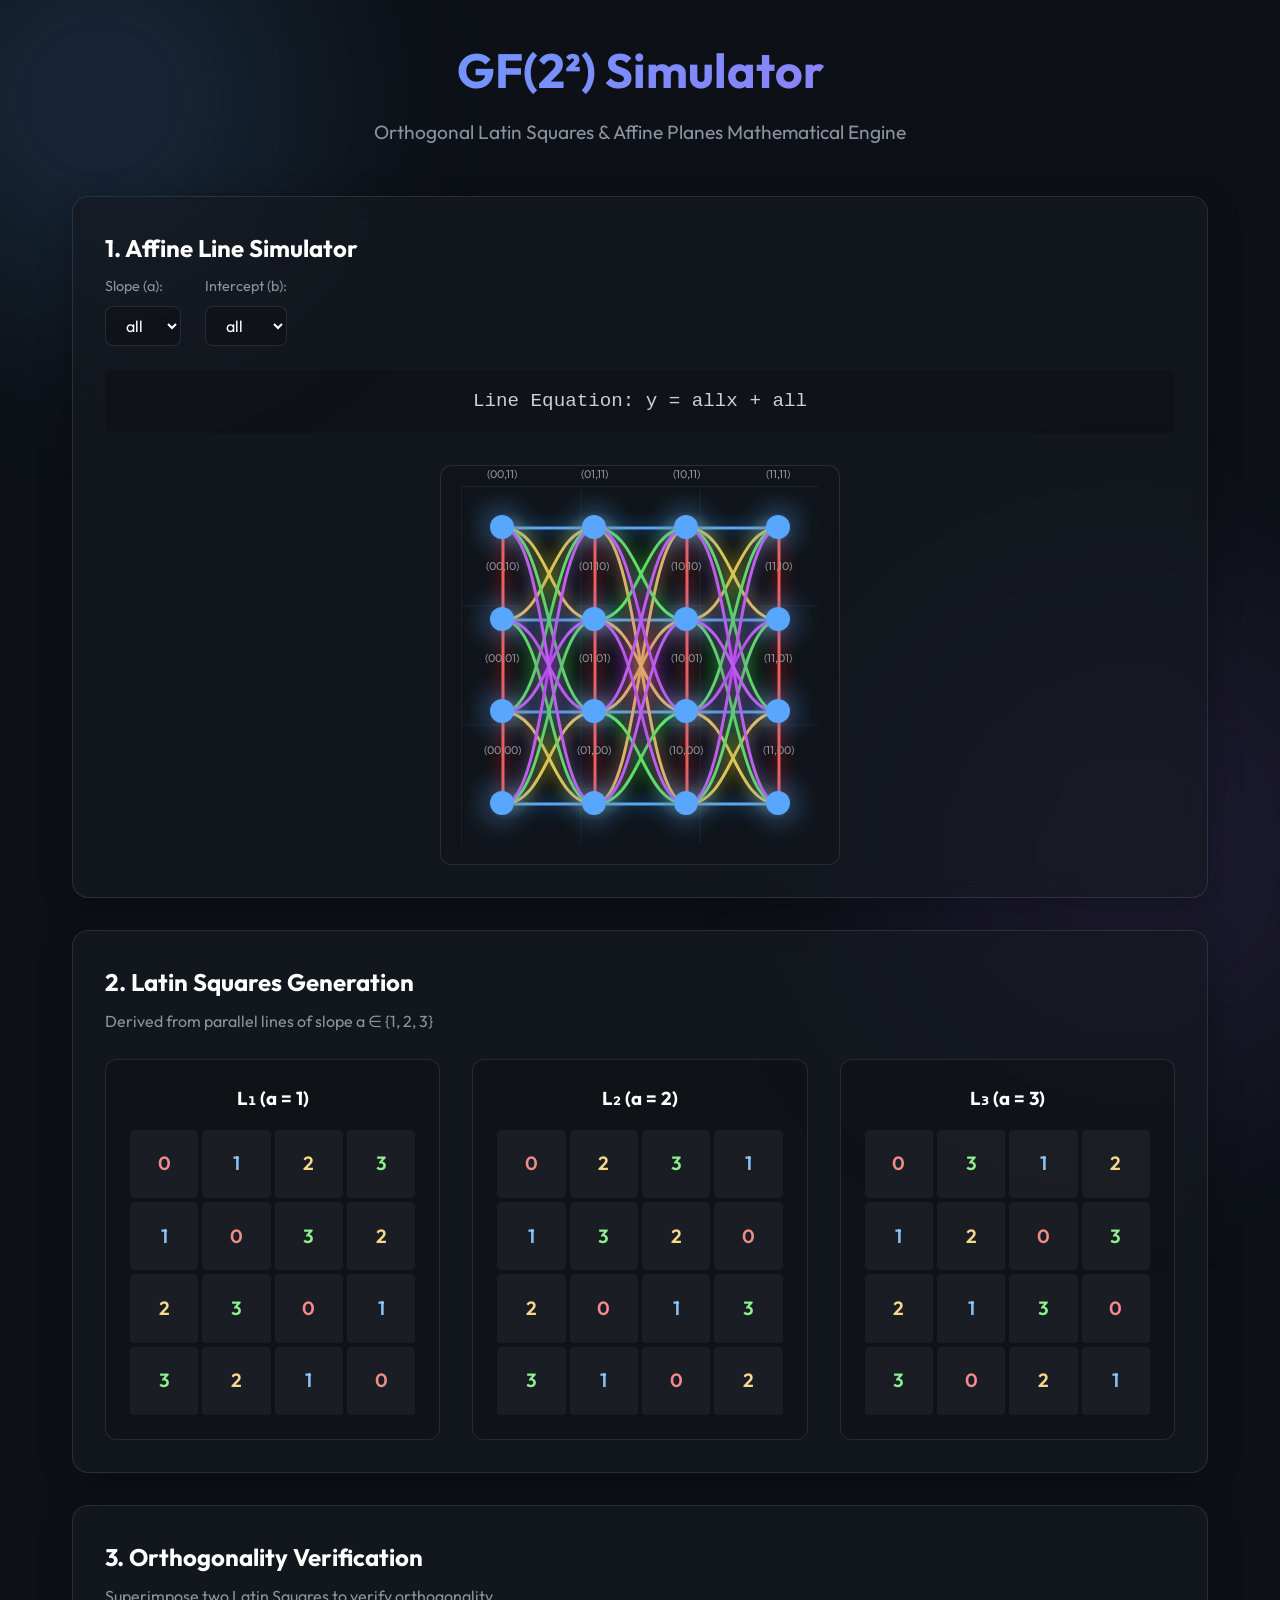
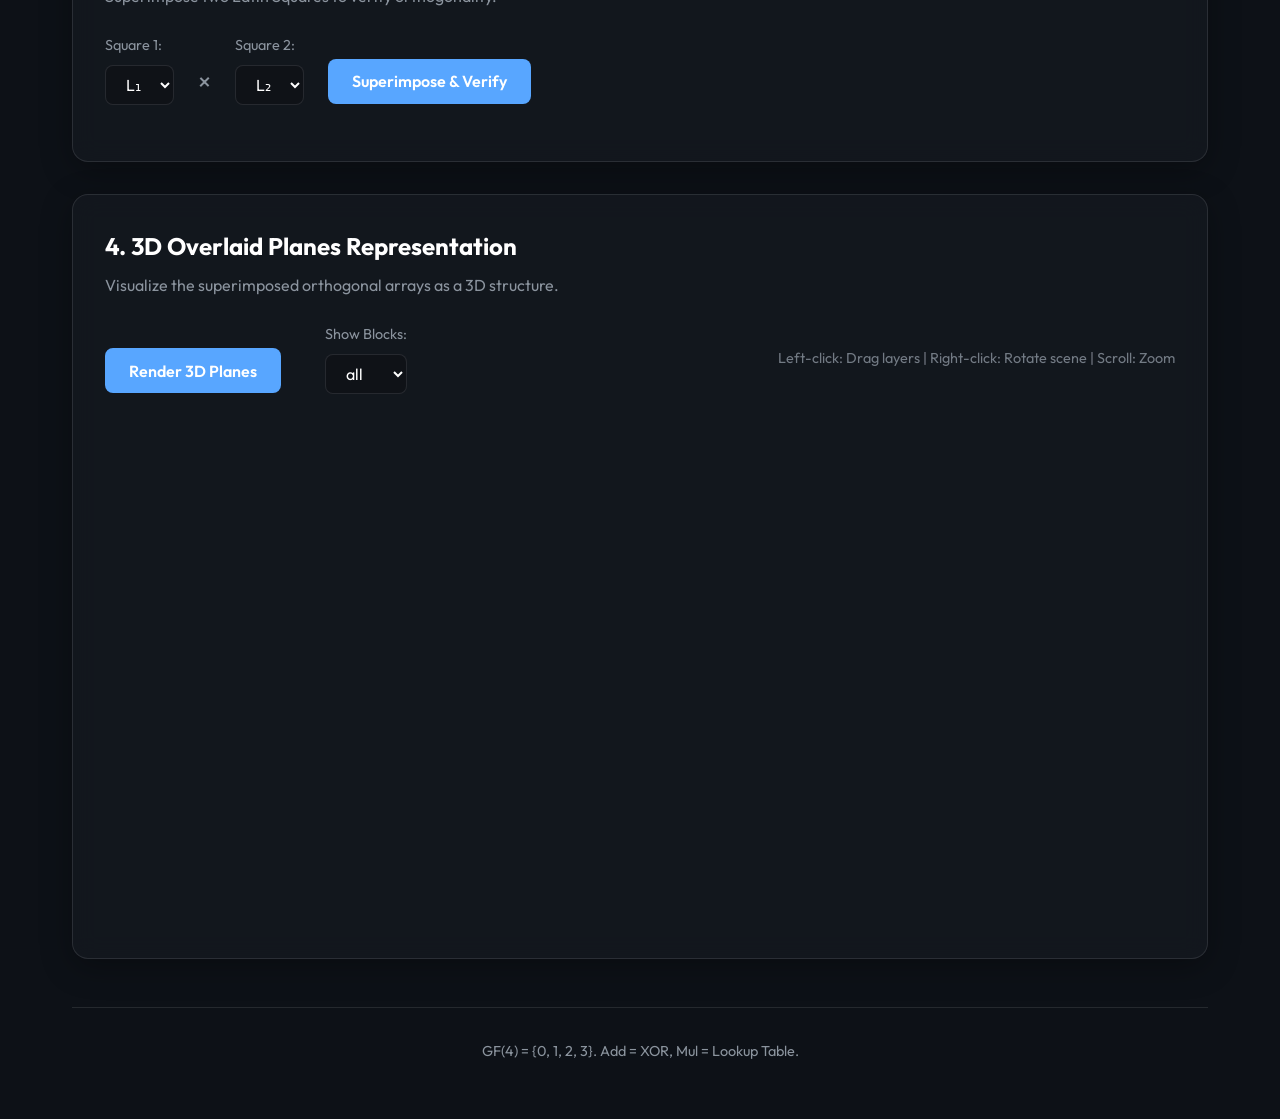
==== Orthogonal Latin Squares vs. Affine Planes/index.html @ 2cb54c42 "第一版" ====
<!DOCTYPE html>
<html lang="en">
<head>
    <meta charset="UTF-8">
    <meta name="viewport" content="width=device-width, initial-scale=1.0">
    <title>GF(4) Affine Plane & Latin Squares Simulator</title>
    <link href="https://fonts.googleapis.com/css2?family=Outfit:wght@300;400;600;700&display=swap" rel="stylesheet">
    <link rel="stylesheet" href="style.css">
</head>
<body>
    <div class="bg-shape shape-1"></div>
    <div class="bg-shape shape-2"></div>
    
    <div class="container">
        <header>
            <h1>GF(2&sup2;) Simulator</h1>
            <p>Orthogonal Latin Squares & Affine Planes Mathematical Engine</p>
        </header>

        <main>
            <!-- Affine Plane Control Panel -->
            <section class="panel glass-panel">
                <h2>1. Affine Line Simulator</h2>
                <div class="controls">
                    <div class="control-group">
                        <label for="slope">Slope (a):</label>
                        <select id="slope">
                            <option value="all">all</option>
                            <option value="0">00</option>
                            <option value="1">01</option>
                            <option value="2">10</option>
                            <option value="3">11</option>
                            <option value="inf">&infin;</option>
                        </select>
                    </div>
                    <div class="control-group">
                        <label for="intercept">Intercept (b):</label>
                        <select id="intercept">
                            <option value="all">all</option>
                            <option value="0">00</option>
                            <option value="1">01</option>
                            <option value="2">10</option>
                            <option value="3">11</option>
                        </select>
                    </div>
                </div>
                <div class="equation-display">
                    Line Equation: <span>y = <span id="eq-a">00</span>x + <span id="eq-b">00</span></span>
                </div>
                <!-- Interactive Grid -->
                <div class="grid-container" id="affine-grid">
                    <!-- Points generated by JS -->
                </div>
            </section>

            <!-- Latin Squares Generated -->
            <section class="panel glass-panel">
                <h2>2. Latin Squares Generation</h2>
                <p>Derived from parallel lines of slope a &isin; {1, 2, 3}</p>
                <div class="latin-squares-container">
                    <div class="latin-square-wrapper" id="ls-1">
                        <h3>L&#x2081; (a = 1)</h3>
                        <div class="matrix-grid"></div>
                    </div>
                    <div class="latin-square-wrapper" id="ls-2">
                        <h3>L&#x2082; (a = 2)</h3>
                        <div class="matrix-grid"></div>
                    </div>
                    <div class="latin-square-wrapper" id="ls-3">
                        <h3>L&#x2083; (a = 3)</h3>
                        <div class="matrix-grid"></div>
                    </div>
                </div>
            </section>

            <!-- Superimposition Verifier -->
            <section class="panel glass-panel">
                <h2>3. Orthogonality Verification</h2>
                <p>Superimpose two Latin Squares to verify orthogonality.</p>
                
                <div class="controls">
                    <div class="control-group">
                        <label for="sq1">Square 1:</label>
                        <select id="sq1">
                            <option value="1">L&#x2081;</option>
                            <option value="2">L&#x2082;</option>
                            <option value="3">L&#x2083;</option>
                        </select>
                    </div>
                    <span class="cross-icon">&times;</span>
                    <div class="control-group">
                        <label for="sq2">Square 2:</label>
                        <select id="sq2">
                            <option value="1">L&#x2081;</option>
                            <option value="2" selected>L&#x2082;</option>
                            <option value="3">L&#x2083;</option>
                        </select>
                    </div>
                    <button id="verify-btn" class="primary-btn">Superimpose & Verify</button>
                </div>

                <div class="superposition-display hidden" id="superposition-result">
                    <div class="matrix-grid large-grid" id="super-matrix"></div>
                    <div class="verification-status" id="verify-status">
                        <!-- Status message goes here -->
                    </div>
                </div>
            </section>

            <!-- 3D Overlaid Planes Representation -->
            <section class="panel glass-panel">
                <h2>4. 3D Overlaid Planes Representation</h2>
                <p>Visualize the superimposed orthogonal arrays as a 3D structure.</p>
                <div class="cube-controls controls">
                    <button id="render-3d-btn" class="primary-btn">Render 3D Planes</button>
                    
                    <div class="control-group" style="margin-left: 20px;">
                        <label for="cube-val-filter">Show Blocks:</label>
                        <select id="cube-val-filter">
                            <option value="all">all</option>
                            <option value="0">00</option>
                            <option value="1">01</option>
                            <option value="2">10</option>
                            <option value="3">11</option>
                        </select>
                    </div>

                    <div class="control-group" style="flex-direction: row; align-items: center; margin-left: auto;">
                        <span class="drag-hint">Left-click: Drag layers | Right-click: Rotate scene | Scroll: Zoom</span>
                    </div>
                </div>
                <div class="cube-container hidden" id="cube-wrapper">
                    <div class="scene" id="cube-scene">
                        <!-- 3D layer planes generated by JS -->
                    </div>
                </div>
                
                <!-- Popup to show tuple data on click -->
                <div id="tuple-popup" class="hidden">
                    <h4>Coordinate (x, y, z)</h4>
                    <p id="tuple-data">H&#x2081;, H&#x2082;, H&#x2083;: (00, 00, 00)</p>
                </div>
            </section>
        </main>
        
        <footer>
            <p>GF(4) = {0, 1, 2, 3}. Add = XOR, Mul = Lookup Table.</p>
        </footer>
    </div>

    <script src="app.js"></script>
</body>
</html>
---- Orthogonal Latin Squares vs. Affine Planes/style.css ----
:root {
    --bg-color: #0d1117;
    --panel-bg: rgba(22, 27, 34, 0.7);
    --border-color: rgba(255, 255, 255, 0.1);
    --text-primary: #c9d1d9;
    --text-secondary: #8b949e;
    --accent-color: #58a6ff;
    --accent-hover: #3182ce;
    --success-color: #2ea043;
    --error-color: #f85149;
    --point-color: rgba(255, 255, 255, 0.2);
    --point-active: #58a6ff;

    font-family: 'Outfit', sans-serif;
}

* {
    box-sizing: border-box;
    margin: 0;
    padding: 0;
}

body {
    background-color: var(--bg-color);
    color: var(--text-primary);
    min-height: 100vh;
    overflow-x: hidden;
    position: relative;
    line-height: 1.6;
}

/* Dynamic background objects */
.bg-shape {
    position: fixed;
    border-radius: 50%;
    filter: blur(100px);
    z-index: -1;
    animation: drift 20s infinite alternate;
}

.shape-1 {
    width: 400px;
    height: 400px;
    background: rgba(88, 166, 255, 0.15);
    top: -100px;
    left: -100px;
}

.shape-2 {
    width: 500px;
    height: 500px;
    background: rgba(163, 113, 247, 0.1);
    bottom: -200px;
    right: -100px;
}

@keyframes drift {
    0% {
        transform: translate(0, 0);
    }

    100% {
        transform: translate(50px, 50px);
    }
}

.container {
    max-width: 1200px;
    margin: 0 auto;
    padding: 2rem;
}

header {
    text-align: center;
    margin-bottom: 3rem;
}

header h1 {
    font-size: 3rem;
    font-weight: 700;
    background: linear-gradient(135deg, #58a6ff, #a371f7);
    -webkit-background-clip: text;
    -webkit-text-fill-color: transparent;
    margin-bottom: 0.5rem;
}

header p {
    color: var(--text-secondary);
    font-size: 1.2rem;
}

main {
    display: grid;
    grid-template-columns: 1fr;
    gap: 2rem;
}

.panel {
    border-radius: 16px;
    padding: 2rem;
    position: relative;
}

.glass-panel {
    background: var(--panel-bg);
    backdrop-filter: blur(12px);
    border: 1px solid var(--border-color);
    box-shadow: 0 8px 32px rgba(0, 0, 0, 0.3);
}

h2 {
    margin-bottom: 0.5rem;
    font-size: 1.5rem;
    color: #fff;
}

p {
    color: var(--text-secondary);
    margin-bottom: 1.5rem;
}

/* Controls */
.controls {
    display: flex;
    gap: 1.5rem;
    align-items: center;
    margin-bottom: 1.5rem;
}

.control-group {
    display: flex;
    flex-direction: column;
    gap: 0.5rem;
}

label {
    font-size: 0.9rem;
    color: var(--text-secondary);
}

select {
    background: rgba(0, 0, 0, 0.2);
    border: 1px solid var(--border-color);
    color: #fff;
    padding: 0.5rem 1rem;
    border-radius: 8px;
    font-family: inherit;
    font-size: 1rem;
    outline: none;
    cursor: pointer;
    transition: all 0.2s;
}

select:hover,
select:focus {
    border-color: var(--accent-color);
}

.equation-display {
    font-size: 1.2rem;
    margin-bottom: 2rem;
    padding: 1rem;
    background: rgba(0, 0, 0, 0.2);
    border-radius: 8px;
    text-align: center;
    font-family: monospace;
}

/* Coordinate Grid */
.grid-container {
    display: grid;
    grid-template-columns: repeat(4, 1fr);
    grid-template-rows: repeat(4, 1fr);
    gap: 10px;
    width: 100%;
    max-width: 400px;
    aspect-ratio: 1;
    margin: 0 auto;
    position: relative;
    padding: 20px;
    background: rgba(0, 0, 0, 0.1);
    border-radius: 12px;
    border: 1px solid var(--border-color);
}

/* The grid visual lines */
.grid-container::before {
    content: '';
    position: absolute;
    top: 20px;
    bottom: 20px;
    left: 20px;
    right: 20px;
    background-image:
        linear-gradient(to right, rgba(255, 255, 255, 0.05) 1px, transparent 1px),
        linear-gradient(to bottom, rgba(255, 255, 255, 0.05) 1px, transparent 1px);
    background-size: 33.33% 33.33%;
    z-index: 0;
}

.grid-point {
    position: relative;
    z-index: 1;
    display: flex;
    justify-content: center;
    align-items: center;
}

.point-dot {
    width: 12px;
    height: 12px;
    background-color: var(--point-color);
    border-radius: 50%;
    transition: all 0.3s cubic-bezier(0.175, 0.885, 0.32, 1.275);
}

.point-dot.active {
    background-color: var(--accent-color);
    transform: scale(2);
    box-shadow: 0 0 15px var(--accent-color);
}

.point-coord {
    position: absolute;
    top: -20px;
    font-size: 0.7rem;
    color: var(--text-secondary);
    opacity: 0;
    transition: opacity 0.2s;
}

.point-dot.active+.point-coord {
    opacity: 1;
}

#affine-lines-svg {
    position: absolute;
    top: 0;
    left: 0;
    width: 100%;
    height: 100%;
    pointer-events: none;
    z-index: 0;
}

.affine-curve {
    fill: none;
    stroke: var(--accent-color);
    stroke-width: 3;
    stroke-linecap: round;
    stroke-linejoin: round;
    filter: drop-shadow(0 0 8px var(--accent-color));
    stroke-dasharray: 3000;
    stroke-dashoffset: 3000;
    animation: drawCurve 1s ease-out forwards;
}

@keyframes drawCurve {
    to {
        stroke-dashoffset: 0;
    }
}

/* Latin Squares Layout */
.latin-squares-container {
    display: flex;
    flex-wrap: wrap;
    gap: 2rem;
    justify-content: space-between;
}

.latin-square-wrapper {
    flex: 1;
    min-width: 200px;
    background: rgba(0, 0, 0, 0.2);
    padding: 1.5rem;
    border-radius: 12px;
    border: 1px solid var(--border-color);
}

.latin-square-wrapper h3 {
    text-align: center;
    margin-bottom: 1rem;
    color: #fff;
}

.matrix-grid {
    display: grid;
    grid-template-columns: repeat(4, 1fr);
    gap: 4px;
    margin: 0 auto;
}

.matrix-cell {
    background: rgba(255, 255, 255, 0.05);
    aspect-ratio: 1;
    display: flex;
    justify-content: center;
    align-items: center;
    font-weight: 600;
    font-size: 1.2rem;
    border-radius: 4px;
    color: var(--text-primary);
    transition: all 0.2s;
}

.matrix-cell:hover {
    background: rgba(255, 255, 255, 0.1);
    transform: scale(1.05);
}

/* Verifier styling */
.primary-btn {
    background: var(--accent-color);
    color: #fff;
    border: none;
    padding: 0.8rem 1.5rem;
    border-radius: 8px;
    font-family: inherit;
    font-weight: 600;
    font-size: 1rem;
    cursor: pointer;
    transition: all 0.2s;
    margin-top: 1.5rem;
}

.primary-btn:hover {
    background: var(--accent-hover);
    transform: translateY(-2px);
    box-shadow: 0 4px 12px rgba(88, 166, 255, 0.3);
}

.primary-btn:active {
    transform: translateY(0);
}

.cross-icon {
    font-size: 1.5rem;
    color: var(--text-secondary);
    margin-top: 1.5rem;
}

.superposition-display {
    margin-top: 2rem;
    animation: fadeIn 0.5s ease-out;
}

.large-grid {
    max-width: 500px;
    gap: 8px;
}

.large-grid .matrix-cell {
    font-size: 1rem;
    letter-spacing: 2px;
}

.verification-status {
    margin-top: 2rem;
    padding: 1.5rem;
    border-radius: 8px;
    text-align: center;
    font-weight: 600;
    font-size: 1.2rem;
    display: flex;
    align-items: center;
    justify-content: center;
    gap: 10px;
}

.status-success {
    background: rgba(46, 160, 67, 0.1);
    border: 1px solid var(--success-color);
    color: var(--success-color);
}

.status-error {
    background: rgba(248, 81, 73, 0.1);
    border: 1px solid var(--error-color);
    color: var(--error-color);
}

.status-icon {
    font-size: 1.5rem;
}

.hidden {
    display: none;
}

@keyframes fadeIn {
    from {
        opacity: 0;
        transform: translateY(10px);
    }

    to {
        opacity: 1;
        transform: translateY(0);
    }
}

footer {
    text-align: center;
    margin-top: 3rem;
    padding-top: 2rem;
    border-top: 1px solid var(--border-color);
    color: var(--text-secondary);
    font-size: 0.9rem;
}


/* 3D Cube Visualization */
.cube-controls {
    margin-bottom: 2rem;
}

.cube-container {
    perspective: 1200px;
    width: 100%;
    height: 500px;
    display: flex;
    justify-content: center;
    align-items: center;
    margin-top: 2rem;
    overflow: hidden;
    cursor: grab;
    user-select: none;
}

.cube-container:active {
    cursor: grabbing;
}

.scene {
    width: 300px;
    height: 300px;
    position: relative;
    transform-style: preserve-3d;
    transform: rotateX(-30deg) rotateY(-45deg);
    /* Remove transition to allow smooth mouse dragging */
}

/* 3D Layer Planes */
.layer-plane {
    position: absolute;
    width: 250px;
    height: 250px;
    left: 25px;
    top: 25px;
    background: rgba(255, 255, 255, 0.02);
    border: 1px solid rgba(255, 255, 255, 0.15);
    border-radius: 8px;
    padding: 8px;
    display: grid;
    grid-template-columns: repeat(4, 1fr);
    grid-template-rows: repeat(4, 1fr);
    gap: 8px;
    transform-style: preserve-3d;
    pointer-events: auto;
    cursor: grab;
    transition: none;
}

.layer-plane:active {
    cursor: grabbing;
}

.layer-cell {
    display: flex;
    justify-content: center;
    align-items: center;
    border-radius: 4px;
    font-weight: bold;
    font-family: monospace;
    font-size: 1.2rem;
    color: white;
    cursor: pointer;
    box-shadow: inset 0 0 10px rgba(0, 0, 0, 0.5), 0 4px 6px rgba(0, 0, 0, 0.3);
    transition: transform 0.2s, filter 0.2s;
    pointer-events: auto;
}

.layer-cell:hover {
    filter: brightness(1.5);
    transform: translateZ(15px) scale(1.05);
}

.layer-label {
    position: absolute;
    top: -30px;
    left: 0;
    color: #fff;
    font-weight: bold;
    font-size: 1.2rem;
    text-shadow: 0 2px 4px rgba(0, 0, 0, 0.8);
    pointer-events: none;
}

/* Popup Tuple Display */
#tuple-popup {
    margin-top: 1rem;
    padding: 1rem;
    background: var(--panel-bg);
    border: 1px solid var(--accent-color);
    border-radius: 8px;
    text-align: center;
    box-shadow: 0 4px 15px rgba(88, 166, 255, 0.2);
    animation: fadeIn 0.3s;
}

#tuple-popup h4 {
    margin-bottom: 0.5rem;
    color: var(--text-secondary);
    font-size: 0.9rem;
}

#tuple-popup p {
    font-size: 1.2rem;
    font-weight: 700;
    color: var(--text-primary);
    margin: 0;
    letter-spacing: 1px;
}

.drag-hint {
    color: var(--text-secondary);
    font-size: 0.9rem;
    opacity: 0.8;
}

@media (max-width: 768px) {
    .controls {
        flex-direction: column;
        align-items: stretch;
    }

    .primary-btn {
        margin-top: 0;
    }

    .cross-icon {
        display: none;
    }

    .scene {
        transform: scale(0.8) rotateX(-20deg) rotateY(-45deg);
    }
}
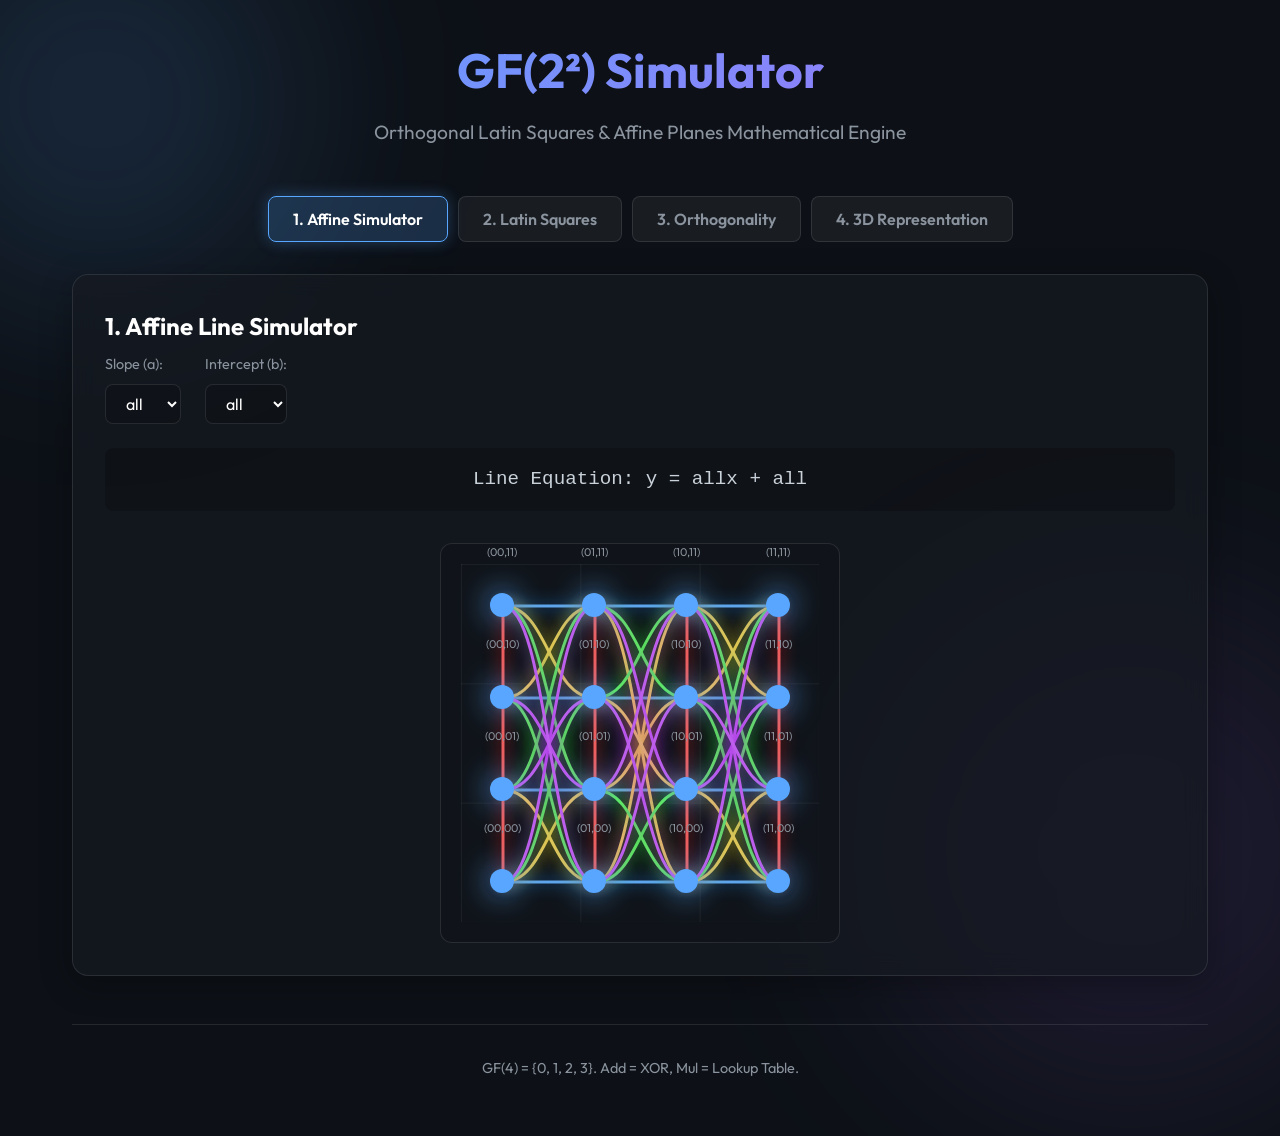
==== commit 6aae3968: "第二版" ====
--- a/Orthogonal Latin Squares vs. Affine Planes/index.html
+++ b/Orthogonal Latin Squares vs. Affine Planes/index.html
@@ -18,8 +18,16 @@
         </header>
 
         <main>
+            <!-- Tabs Navigation -->
+            <div class="tabs-container">
+                <button class="tab-btn active" data-target="panel-1">1. Affine Simulator</button>
+                <button class="tab-btn" data-target="panel-2">2. Latin Squares</button>
+                <button class="tab-btn" data-target="panel-3">3. Orthogonality</button>
+                <button class="tab-btn" data-target="panel-4">4. 3D Representation</button>
+            </div>
+
             <!-- Affine Plane Control Panel -->
-            <section class="panel glass-panel">
+            <section id="panel-1" class="panel glass-panel tab-content active">
                 <h2>1. Affine Line Simulator</h2>
                 <div class="controls">
                     <div class="control-group">
@@ -54,7 +62,7 @@
             </section>
 
             <!-- Latin Squares Generated -->
-            <section class="panel glass-panel">
+            <section id="panel-2" class="panel glass-panel tab-content">
                 <h2>2. Latin Squares Generation</h2>
                 <p>Derived from parallel lines of slope a &isin; {1, 2, 3}</p>
                 <div class="latin-squares-container">
@@ -74,7 +82,7 @@
             </section>
 
             <!-- Superimposition Verifier -->
-            <section class="panel glass-panel">
+            <section id="panel-3" class="panel glass-panel tab-content">
                 <h2>3. Orthogonality Verification</h2>
                 <p>Superimpose two Latin Squares to verify orthogonality.</p>
                 
@@ -108,7 +116,7 @@
             </section>
 
             <!-- 3D Overlaid Planes Representation -->
-            <section class="panel glass-panel">
+            <section id="panel-4" class="panel glass-panel tab-content">
                 <h2>4. 3D Overlaid Planes Representation</h2>
                 <p>Visualize the superimposed orthogonal arrays as a 3D structure.</p>
                 <div class="cube-controls controls">
--- a/Orthogonal Latin Squares vs. Affine Planes/style.css
+++ b/Orthogonal Latin Squares vs. Affine Planes/style.css
@@ -90,9 +90,57 @@
 }
 
 main {
-    display: grid;
-    grid-template-columns: 1fr;
-    gap: 2rem;
+    display: flex;
+    flex-direction: column;
+    gap: 1rem;
+}
+
+/* Tabs Navigation */
+.tabs-container {
+    display: flex;
+    justify-content: center;
+    flex-wrap: wrap;
+    gap: 10px;
+    margin-bottom: 1rem;
+}
+
+.tab-btn {
+    padding: 12px 24px;
+    background: rgba(255, 255, 255, 0.05);
+    border: 1px solid rgba(255, 255, 255, 0.1);
+    border-radius: 8px;
+    color: var(--text-secondary);
+    cursor: pointer;
+    font-size: 1rem;
+    font-weight: 600;
+    transition: all 0.3s;
+    font-family: 'Outfit', sans-serif;
+}
+
+.tab-btn:hover {
+    background: rgba(255, 255, 255, 0.15);
+    color: white;
+}
+
+.tab-btn.active {
+    background: rgba(88, 166, 255, 0.2);
+    border-color: var(--accent-color);
+    color: white;
+    box-shadow: 0 0 15px rgba(88, 166, 255, 0.3);
+}
+
+.tab-content {
+    display: none;
+}
+
+.tab-content.active {
+    display: block;
+    animation: fadeInTab 0.4s ease-out forwards;
+}
+
+@keyframes fadeInTab {
+    from { opacity: 0; transform: translateY(10px); }
+    to { opacity: 1; transform: translateY(0); }
 }
 
 .panel {
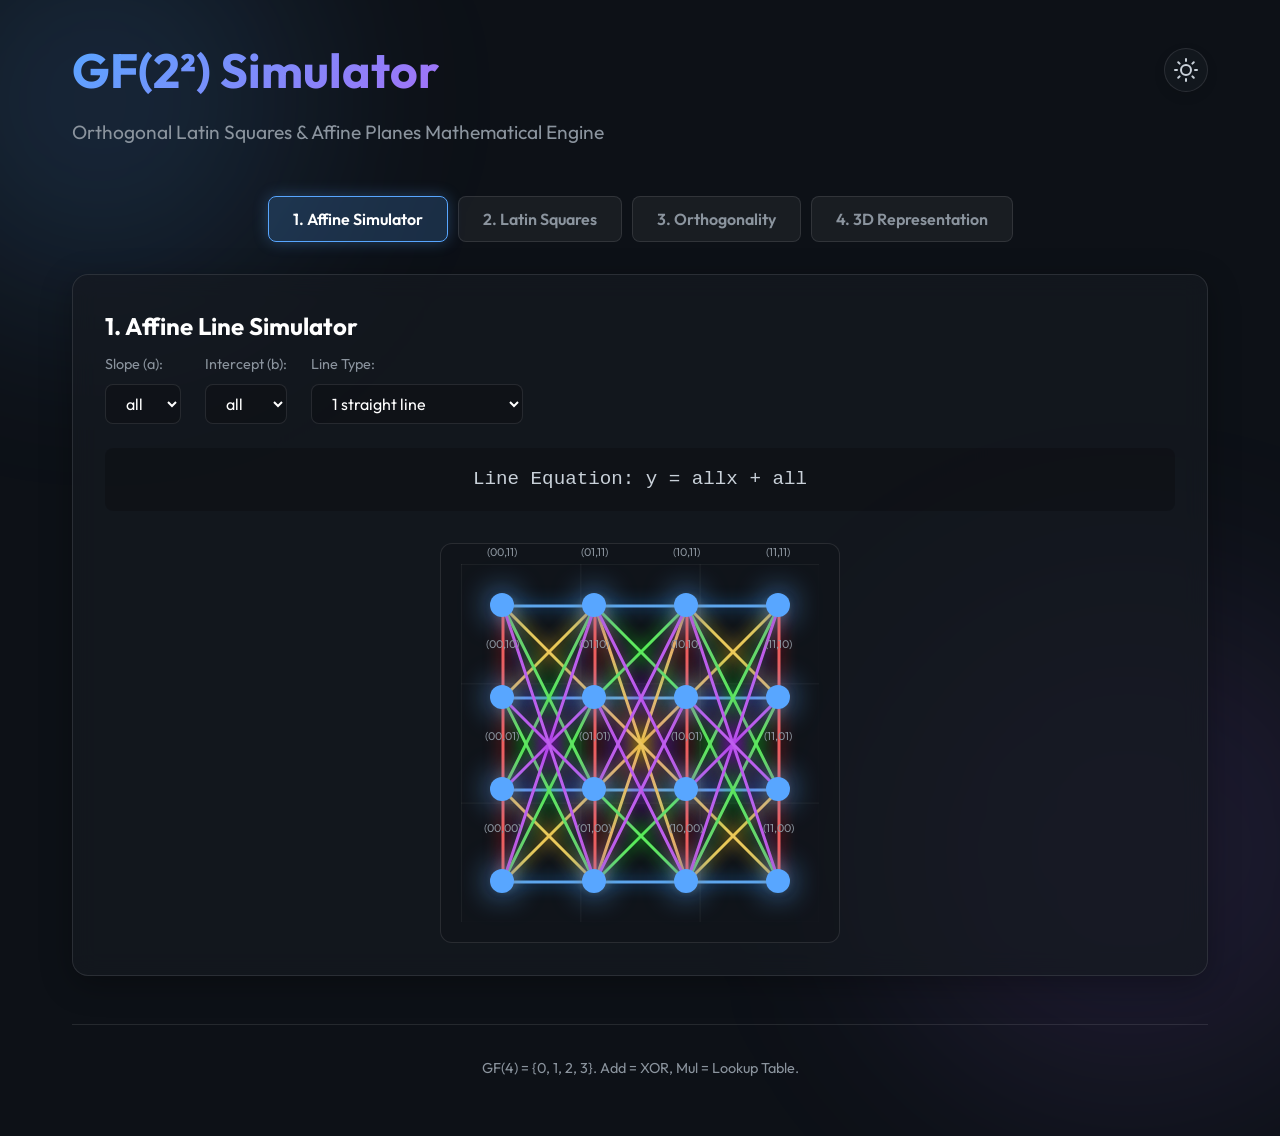
==== commit d94104f6: "第五版" ====
--- a/Orthogonal Latin Squares vs. Affine Planes/index.html
+++ b/Orthogonal Latin Squares vs. Affine Planes/index.html
@@ -1,5 +1,6 @@
 <!DOCTYPE html>
 <html lang="en">
+
 <head>
     <meta charset="UTF-8">
     <meta name="viewport" content="width=device-width, initial-scale=1.0">
@@ -7,13 +8,20 @@
     <link href="https://fonts.googleapis.com/css2?family=Outfit:wght@300;400;600;700&display=swap" rel="stylesheet">
     <link rel="stylesheet" href="style.css">
 </head>
+
 <body>
     <div class="bg-shape shape-1"></div>
     <div class="bg-shape shape-2"></div>
-    
+
     <div class="container">
         <header>
-            <h1>GF(2&sup2;) Simulator</h1>
+            <div class="header-top">
+                <h1>GF(2&sup2;) Simulator</h1>
+                <button id="theme-toggle" class="theme-toggle-btn" aria-label="Toggle Theme">
+                    <svg class="sun-icon" xmlns="http://www.w3.org/2000/svg" width="24" height="24" viewBox="0 0 24 24" fill="none" stroke="currentColor" stroke-width="2" stroke-linecap="round" stroke-linejoin="round"><circle cx="12" cy="12" r="5"></circle><line x1="12" y1="1" x2="12" y2="3"></line><line x1="12" y1="21" x2="12" y2="23"></line><line x1="4.22" y1="4.22" x2="5.64" y2="5.64"></line><line x1="18.36" y1="18.36" x2="19.78" y2="19.78"></line><line x1="1" y1="12" x2="3" y2="12"></line><line x1="21" y1="12" x2="23" y2="12"></line><line x1="4.22" y1="19.78" x2="5.64" y2="18.36"></line><line x1="18.36" y1="5.64" x2="19.78" y2="4.22"></line></svg>
+                    <svg class="moon-icon" xmlns="http://www.w3.org/2000/svg" width="24" height="24" viewBox="0 0 24 24" fill="none" stroke="currentColor" stroke-width="2" stroke-linecap="round" stroke-linejoin="round"><path d="M21 12.79A9 9 0 1 1 11.21 3 7 7 0 0 0 21 12.79z"></path></svg>
+                </button>
+            </div>
             <p>Orthogonal Latin Squares & Affine Planes Mathematical Engine</p>
         </header>
 
@@ -51,6 +59,18 @@
                             <option value="3">11</option>
                         </select>
                     </div>
+                    <div class="control-group">
+                        <label for="line-style">Line Type:</label>
+                        <select id="line-style">
+                            <option value="1">1 straight line</option>
+                            <option value="2">2 Bezier curve</option>
+                            <option value="3">3 curve</option>
+                            <option value="4">4 Spline Curve</option>
+                            <option value="5">5 Catmull-Rom Spline</option>
+                            <option value="6">6 Cosine Interpolation</option>
+                            <option value="7">7 Hermite Curve</option>
+                        </select>
+                    </div>
                 </div>
                 <div class="equation-display">
                     Line Equation: <span>y = <span id="eq-a">00</span>x + <span id="eq-b">00</span></span>
@@ -65,6 +85,10 @@
             <section id="panel-2" class="panel glass-panel tab-content">
                 <h2>2. Latin Squares Generation</h2>
                 <p>Derived from parallel lines of slope a &isin; {1, 2, 3}</p>
+                <div class="controls">
+                    <button id="randomize-latin-btn" class="primary-btn">Randomize 3 Latin Squares</button>
+                    <button id="reset-latin-btn" class="primary-btn">Restore Default Latin Squares</button>
+                </div>
                 <div class="latin-squares-container">
                     <div class="latin-square-wrapper" id="ls-1">
                         <h3>L&#x2081; (a = 1)</h3>
@@ -85,7 +109,7 @@
             <section id="panel-3" class="panel glass-panel tab-content">
                 <h2>3. Orthogonality Verification</h2>
                 <p>Superimpose two Latin Squares to verify orthogonality.</p>
-                
+
                 <div class="controls">
                     <div class="control-group">
                         <label for="sq1">Square 1:</label>
@@ -121,7 +145,7 @@
                 <p>Visualize the superimposed orthogonal arrays as a 3D structure.</p>
                 <div class="cube-controls controls">
                     <button id="render-3d-btn" class="primary-btn">Render 3D Planes</button>
-                    
+
                     <div class="control-group" style="margin-left: 20px;">
                         <label for="cube-val-filter">Show Blocks:</label>
                         <select id="cube-val-filter">
@@ -134,7 +158,8 @@
                     </div>
 
                     <div class="control-group" style="flex-direction: row; align-items: center; margin-left: auto;">
-                        <span class="drag-hint">Left-click: Drag layers | Right-click: Rotate scene | Scroll: Zoom</span>
+                        <span class="drag-hint">Left-click: Drag layers | Right-click: Rotate scene | Scroll:
+                            Zoom</span>
                     </div>
                 </div>
                 <div class="cube-container hidden" id="cube-wrapper">
@@ -142,7 +167,7 @@
                         <!-- 3D layer planes generated by JS -->
                     </div>
                 </div>
-                
+
                 <!-- Popup to show tuple data on click -->
                 <div id="tuple-popup" class="hidden">
                     <h4>Coordinate (x, y, z)</h4>
@@ -150,7 +175,7 @@
                 </div>
             </section>
         </main>
-        
+
         <footer>
             <p>GF(4) = {0, 1, 2, 3}. Add = XOR, Mul = Lookup Table.</p>
         </footer>
@@ -158,4 +183,5 @@
 
     <script src="app.js"></script>
 </body>
-</html>
+
+</html>
--- a/Orthogonal Latin Squares vs. Affine Planes/style.css
+++ b/Orthogonal Latin Squares vs. Affine Planes/style.css
@@ -10,8 +10,58 @@
     --error-color: #f85149;
     --point-color: rgba(255, 255, 255, 0.2);
     --point-active: #58a6ff;
+    
+    --text-inverse: #fff;
+    --tab-bg: rgba(255, 255, 255, 0.05);
+    --tab-hover-bg: rgba(255, 255, 255, 0.15);
+    --tab-active-bg: rgba(88, 166, 255, 0.2);
+    --tab-active-shadow: rgba(88, 166, 255, 0.3);
+    --select-bg: rgba(0, 0, 0, 0.2);
+    --equation-bg: rgba(0, 0, 0, 0.2);
+    --grid-bg: rgba(0, 0, 0, 0.1);
+    --grid-line: rgba(255, 255, 255, 0.05);
+    --matrix-wrapper-bg: rgba(0, 0, 0, 0.2);
+    --matrix-cell-bg: rgba(255, 255, 255, 0.05);
+    --matrix-cell-hover: rgba(255, 255, 255, 0.1);
+    --layer-plane-bg: rgba(255, 255, 255, 0.02);
+    --layer-plane-border: rgba(255, 255, 255, 0.15);
+    --layer-label-shadow: rgba(0, 0, 0, 0.8);
+    --btn-text: #fff;
+    --btn-shadow: rgba(88, 166, 255, 0.3);
 
     font-family: 'Outfit', sans-serif;
+}
+
+[data-theme="light"] {
+    --bg-color: #f6f8fa;
+    --panel-bg: rgba(255, 255, 255, 0.85);
+    --border-color: rgba(0, 0, 0, 0.1);
+    --text-primary: #24292f;
+    --text-secondary: #57606a;
+    --accent-color: #0969da;
+    --accent-hover: #0550ae;
+    --success-color: #1a7f37;
+    --error-color: #cf222e;
+    --point-color: rgba(0, 0, 0, 0.2);
+    --point-active: #0969da;
+    
+    --text-inverse: #24292f;
+    --tab-bg: rgba(0, 0, 0, 0.03);
+    --tab-hover-bg: rgba(0, 0, 0, 0.08);
+    --tab-active-bg: rgba(9, 105, 218, 0.1);
+    --tab-active-shadow: rgba(9, 105, 218, 0.2);
+    --select-bg: rgba(255, 255, 255, 0.8);
+    --equation-bg: rgba(255, 255, 255, 0.5);
+    --grid-bg: rgba(255, 255, 255, 0.5);
+    --grid-line: rgba(0, 0, 0, 0.05);
+    --matrix-wrapper-bg: rgba(255, 255, 255, 0.6);
+    --matrix-cell-bg: rgba(0, 0, 0, 0.03);
+    --matrix-cell-hover: rgba(0, 0, 0, 0.08);
+    --layer-plane-bg: rgba(255, 255, 255, 0.2);
+    --layer-plane-border: rgba(0, 0, 0, 0.1);
+    --layer-label-shadow: rgba(255, 255, 255, 0.8);
+    --btn-text: #fff;
+    --btn-shadow: rgba(9, 105, 218, 0.3);
 }
 
 * {
@@ -71,17 +121,60 @@
 }
 
 header {
-    text-align: center;
     margin-bottom: 3rem;
+}
+
+.header-top {
+    display: flex;
+    justify-content: space-between;
+    align-items: center;
+    margin-bottom: 0.5rem;
 }
 
 header h1 {
     font-size: 3rem;
     font-weight: 700;
-    background: linear-gradient(135deg, #58a6ff, #a371f7);
+    background: linear-gradient(135deg, var(--accent-color), #a371f7);
     -webkit-background-clip: text;
     -webkit-text-fill-color: transparent;
-    margin-bottom: 0.5rem;
+    margin-bottom: 0;
+}
+
+.theme-toggle-btn {
+    background: var(--panel-bg);
+    border: 1px solid var(--border-color);
+    color: var(--text-primary);
+    width: 44px;
+    height: 44px;
+    border-radius: 50%;
+    display: flex;
+    justify-content: center;
+    align-items: center;
+    cursor: pointer;
+    transition: all 0.3s ease;
+    box-shadow: 0 4px 12px rgba(0, 0, 0, 0.1);
+}
+
+.theme-toggle-btn:hover {
+    transform: scale(1.05);
+    color: var(--accent-color);
+    border-color: var(--accent-color);
+}
+
+[data-theme="light"] .theme-toggle-btn .sun-icon {
+    display: none;
+}
+
+[data-theme="dark"] .theme-toggle-btn .moon-icon {
+    display: none;
+}
+
+[data-theme="light"] .theme-toggle-btn .moon-icon {
+    display: block;
+}
+
+:root:not([data-theme="light"]) .theme-toggle-btn .moon-icon {
+    display: none;
 }
 
 header p {
@@ -106,8 +199,8 @@
 
 .tab-btn {
     padding: 12px 24px;
-    background: rgba(255, 255, 255, 0.05);
-    border: 1px solid rgba(255, 255, 255, 0.1);
+    background: var(--tab-bg);
+    border: 1px solid var(--border-color);
     border-radius: 8px;
     color: var(--text-secondary);
     cursor: pointer;
@@ -118,15 +211,15 @@
 }
 
 .tab-btn:hover {
-    background: rgba(255, 255, 255, 0.15);
-    color: white;
+    background: var(--tab-hover-bg);
+    color: var(--text-inverse);
 }
 
 .tab-btn.active {
-    background: rgba(88, 166, 255, 0.2);
+    background: var(--tab-active-bg);
     border-color: var(--accent-color);
-    color: white;
-    box-shadow: 0 0 15px rgba(88, 166, 255, 0.3);
+    color: var(--text-inverse);
+    box-shadow: 0 0 15px var(--tab-active-shadow);
 }
 
 .tab-content {
@@ -139,8 +232,15 @@
 }
 
 @keyframes fadeInTab {
-    from { opacity: 0; transform: translateY(10px); }
-    to { opacity: 1; transform: translateY(0); }
+    from {
+        opacity: 0;
+        transform: translateY(10px);
+    }
+
+    to {
+        opacity: 1;
+        transform: translateY(0);
+    }
 }
 
 .panel {
@@ -159,7 +259,7 @@
 h2 {
     margin-bottom: 0.5rem;
     font-size: 1.5rem;
-    color: #fff;
+    color: var(--text-inverse);
 }
 
 p {
@@ -187,9 +287,9 @@
 }
 
 select {
-    background: rgba(0, 0, 0, 0.2);
+    background: var(--select-bg);
     border: 1px solid var(--border-color);
-    color: #fff;
+    color: var(--text-inverse);
     padding: 0.5rem 1rem;
     border-radius: 8px;
     font-family: inherit;
@@ -208,7 +308,7 @@
     font-size: 1.2rem;
     margin-bottom: 2rem;
     padding: 1rem;
-    background: rgba(0, 0, 0, 0.2);
+    background: var(--equation-bg);
     border-radius: 8px;
     text-align: center;
     font-family: monospace;
@@ -226,7 +326,7 @@
     margin: 0 auto;
     position: relative;
     padding: 20px;
-    background: rgba(0, 0, 0, 0.1);
+    background: var(--grid-bg);
     border-radius: 12px;
     border: 1px solid var(--border-color);
 }
@@ -240,8 +340,8 @@
     left: 20px;
     right: 20px;
     background-image:
-        linear-gradient(to right, rgba(255, 255, 255, 0.05) 1px, transparent 1px),
-        linear-gradient(to bottom, rgba(255, 255, 255, 0.05) 1px, transparent 1px);
+        linear-gradient(to right, var(--grid-line) 1px, transparent 1px),
+        linear-gradient(to bottom, var(--grid-line) 1px, transparent 1px);
     background-size: 33.33% 33.33%;
     z-index: 0;
 }
@@ -320,7 +420,7 @@
 .latin-square-wrapper {
     flex: 1;
     min-width: 200px;
-    background: rgba(0, 0, 0, 0.2);
+    background: var(--matrix-wrapper-bg);
     padding: 1.5rem;
     border-radius: 12px;
     border: 1px solid var(--border-color);
@@ -329,7 +429,7 @@
 .latin-square-wrapper h3 {
     text-align: center;
     margin-bottom: 1rem;
-    color: #fff;
+    color: var(--text-inverse);
 }
 
 .matrix-grid {
@@ -340,7 +440,7 @@
 }
 
 .matrix-cell {
-    background: rgba(255, 255, 255, 0.05);
+    background: var(--matrix-cell-bg);
     aspect-ratio: 1;
     display: flex;
     justify-content: center;
@@ -353,14 +453,14 @@
 }
 
 .matrix-cell:hover {
-    background: rgba(255, 255, 255, 0.1);
+    background: var(--matrix-cell-hover);
     transform: scale(1.05);
 }
 
 /* Verifier styling */
 .primary-btn {
     background: var(--accent-color);
-    color: #fff;
+    color: var(--btn-text);
     border: none;
     padding: 0.8rem 1.5rem;
     border-radius: 8px;
@@ -375,7 +475,7 @@
 .primary-btn:hover {
     background: var(--accent-hover);
     transform: translateY(-2px);
-    box-shadow: 0 4px 12px rgba(88, 166, 255, 0.3);
+    box-shadow: 0 4px 12px var(--btn-shadow);
 }
 
 .primary-btn:active {
@@ -496,8 +596,8 @@
     height: 250px;
     left: 25px;
     top: 25px;
-    background: rgba(255, 255, 255, 0.02);
-    border: 1px solid rgba(255, 255, 255, 0.15);
+    background: var(--layer-plane-bg);
+    border: 1px solid var(--layer-plane-border);
     border-radius: 8px;
     padding: 8px;
     display: grid;
@@ -522,9 +622,9 @@
     font-weight: bold;
     font-family: monospace;
     font-size: 1.2rem;
-    color: white;
+    color: var(--text-inverse);
     cursor: pointer;
-    box-shadow: inset 0 0 10px rgba(0, 0, 0, 0.5), 0 4px 6px rgba(0, 0, 0, 0.3);
+    box-shadow: inset 0 0 10px rgba(0, 0, 0, 0.2), 0 4px 6px rgba(0, 0, 0, 0.2);
     transition: transform 0.2s, filter 0.2s;
     pointer-events: auto;
 }
@@ -538,10 +638,10 @@
     position: absolute;
     top: -30px;
     left: 0;
-    color: #fff;
+    color: var(--text-inverse);
     font-weight: bold;
     font-size: 1.2rem;
-    text-shadow: 0 2px 4px rgba(0, 0, 0, 0.8);
+    text-shadow: 0 2px 4px var(--layer-label-shadow);
     pointer-events: none;
 }
 
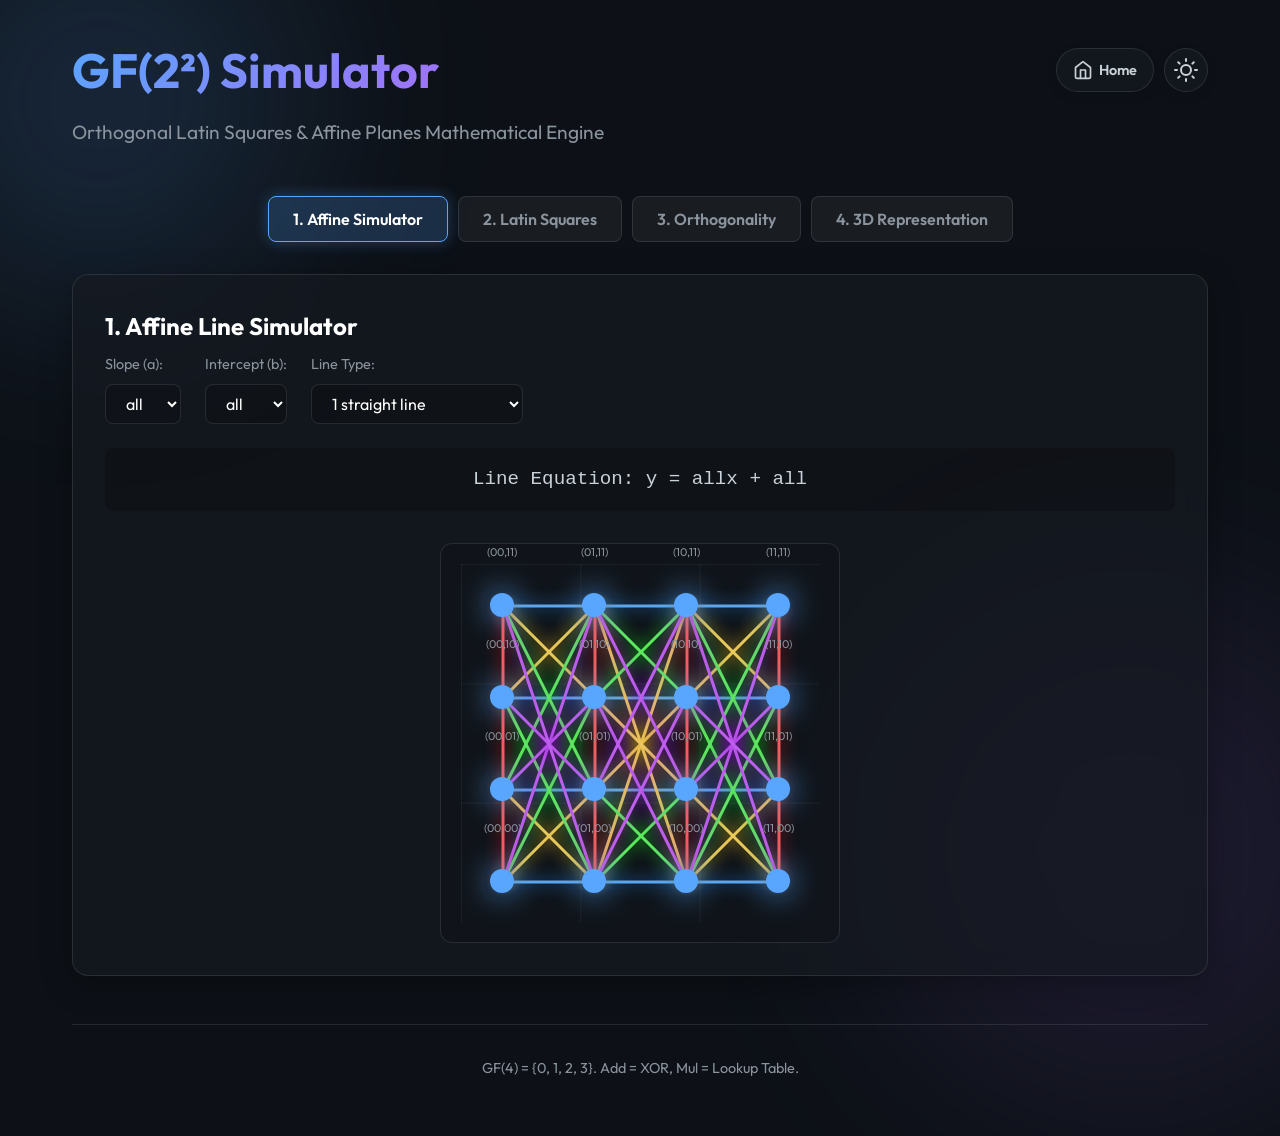
==== commit 30c4708d: "第三版" ====
--- a/Orthogonal Latin Squares vs. Affine Planes/index.html
+++ b/Orthogonal Latin Squares vs. Affine Planes/index.html
@@ -4,6 +4,13 @@
 <head>
     <meta charset="UTF-8">
     <meta name="viewport" content="width=device-width, initial-scale=1.0">
+    <!-- Anti-flash: apply theme BEFORE CSS renders -->
+    <script>
+        (function () {
+            var theme = localStorage.getItem('theme') || 'dark';
+            document.documentElement.setAttribute('data-theme', theme);
+        })();
+    </script>
     <title>GF(4) Affine Plane & Latin Squares Simulator</title>
     <link href="https://fonts.googleapis.com/css2?family=Outfit:wght@300;400;600;700&display=swap" rel="stylesheet">
     <link rel="stylesheet" href="style.css">
@@ -17,10 +24,35 @@
         <header>
             <div class="header-top">
                 <h1>GF(2&sup2;) Simulator</h1>
-                <button id="theme-toggle" class="theme-toggle-btn" aria-label="Toggle Theme">
-                    <svg class="sun-icon" xmlns="http://www.w3.org/2000/svg" width="24" height="24" viewBox="0 0 24 24" fill="none" stroke="currentColor" stroke-width="2" stroke-linecap="round" stroke-linejoin="round"><circle cx="12" cy="12" r="5"></circle><line x1="12" y1="1" x2="12" y2="3"></line><line x1="12" y1="21" x2="12" y2="23"></line><line x1="4.22" y1="4.22" x2="5.64" y2="5.64"></line><line x1="18.36" y1="18.36" x2="19.78" y2="19.78"></line><line x1="1" y1="12" x2="3" y2="12"></line><line x1="21" y1="12" x2="23" y2="12"></line><line x1="4.22" y1="19.78" x2="5.64" y2="18.36"></line><line x1="18.36" y1="5.64" x2="19.78" y2="4.22"></line></svg>
-                    <svg class="moon-icon" xmlns="http://www.w3.org/2000/svg" width="24" height="24" viewBox="0 0 24 24" fill="none" stroke="currentColor" stroke-width="2" stroke-linecap="round" stroke-linejoin="round"><path d="M21 12.79A9 9 0 1 1 11.21 3 7 7 0 0 0 21 12.79z"></path></svg>
-                </button>
+                <div class="header-actions">
+                    <a href="../index.html" class="home-btn" aria-label="Go to Home">
+                        <svg xmlns="http://www.w3.org/2000/svg" width="20" height="20" viewBox="0 0 24 24" fill="none" stroke="currentColor" stroke-width="2" stroke-linecap="round" stroke-linejoin="round">
+                            <path d="M3 9l9-7 9 7v11a2 2 0 0 1-2 2H5a2 2 0 0 1-2-2z"></path>
+                            <polyline points="9 22 9 12 15 12 15 22"></polyline>
+                        </svg>
+                        <span>Home</span>
+                    </a>
+                    <button id="theme-toggle" class="theme-toggle-btn" aria-label="Toggle Theme">
+                        <svg class="sun-icon" xmlns="http://www.w3.org/2000/svg" width="24" height="24" viewBox="0 0 24 24"
+                            fill="none" stroke="currentColor" stroke-width="2" stroke-linecap="round"
+                            stroke-linejoin="round">
+                            <circle cx="12" cy="12" r="5"></circle>
+                            <line x1="12" y1="1" x2="12" y2="3"></line>
+                            <line x1="12" y1="21" x2="12" y2="23"></line>
+                            <line x1="4.22" y1="4.22" x2="5.64" y2="5.64"></line>
+                            <line x1="18.36" y1="18.36" x2="19.78" y2="19.78"></line>
+                            <line x1="1" y1="12" x2="3" y2="12"></line>
+                            <line x1="21" y1="12" x2="23" y2="12"></line>
+                            <line x1="4.22" y1="19.78" x2="5.64" y2="18.36"></line>
+                            <line x1="18.36" y1="5.64" x2="19.78" y2="4.22"></line>
+                        </svg>
+                        <svg class="moon-icon" xmlns="http://www.w3.org/2000/svg" width="24" height="24" viewBox="0 0 24 24"
+                            fill="none" stroke="currentColor" stroke-width="2" stroke-linecap="round"
+                            stroke-linejoin="round">
+                            <path d="M21 12.79A9 9 0 1 1 11.21 3 7 7 0 0 0 21 12.79z"></path>
+                        </svg>
+                    </button>
+                </div>
             </div>
             <p>Orthogonal Latin Squares & Affine Planes Mathematical Engine</p>
         </header>
--- a/Orthogonal Latin Squares vs. Affine Planes/style.css
+++ b/Orthogonal Latin Squares vs. Affine Planes/style.css
@@ -10,7 +10,7 @@
     --error-color: #f85149;
     --point-color: rgba(255, 255, 255, 0.2);
     --point-active: #58a6ff;
-    
+
     --text-inverse: #fff;
     --tab-bg: rgba(255, 255, 255, 0.05);
     --tab-hover-bg: rgba(255, 255, 255, 0.15);
@@ -44,7 +44,7 @@
     --error-color: #cf222e;
     --point-color: rgba(0, 0, 0, 0.2);
     --point-active: #0969da;
-    
+
     --text-inverse: #24292f;
     --tab-bg: rgba(0, 0, 0, 0.03);
     --tab-hover-bg: rgba(0, 0, 0, 0.08);
@@ -138,6 +138,39 @@
     -webkit-background-clip: text;
     -webkit-text-fill-color: transparent;
     margin-bottom: 0;
+}
+
+.header-actions {
+    display: flex;
+    align-items: center;
+    gap: 10px;
+}
+
+.home-btn {
+    display: flex;
+    align-items: center;
+    gap: 6px;
+    background: var(--panel-bg);
+    border: 1px solid var(--border-color);
+    color: var(--text-primary);
+    height: 44px;
+    padding: 0 16px;
+    border-radius: 22px;
+    text-decoration: none;
+    font-family: 'Outfit', sans-serif;
+    font-size: 0.9rem;
+    font-weight: 600;
+    cursor: pointer;
+    transition: all 0.3s ease;
+    box-shadow: 0 4px 12px rgba(0, 0, 0, 0.1);
+    white-space: nowrap;
+}
+
+.home-btn:hover {
+    transform: scale(1.05);
+    color: var(--accent-color);
+    border-color: var(--accent-color);
+    box-shadow: 0 4px 16px var(--btn-shadow);
 }
 
 .theme-toggle-btn {
